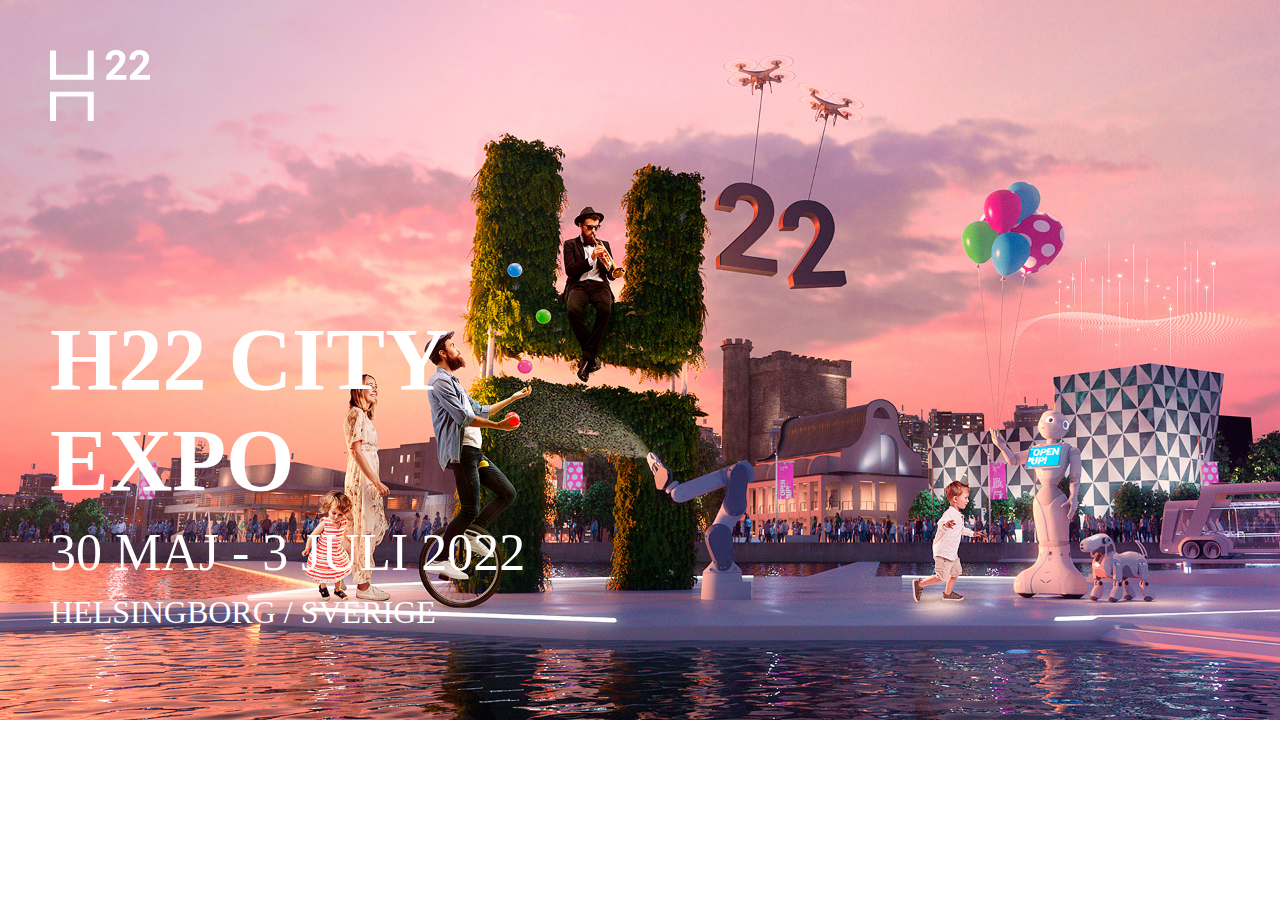
==== index.html @ 4cc261af "index.html and style.css files are modified" ====
<!DOCTYPE html>
<html lang="en">

<head>
    <meta charset="UTF-8">
    <meta http-equiv="X-UA-Compatible" content="IE=edge">
    <meta name="viewport" content="width=device-width, initial-scale=1.0">
    <title>h22cityexpo</title>
    <link rel="stylesheet" href="style.css">
    <link rel="preload" href="/fonts/Roboto-Bold.ttf" as="font" crossorigin="anonymous">

</head>

<body>
    <div class="main">
        <div class="expo-bg-image">
            <div class="logo-h22">
                <img alt="h22 logo" src="images/H22_Logo_Neg.svg" loading="eager" class="chakra-image css-1yly0ie"
                    priority="true" layout="fill" width="100px">
            </div>
            <div class="main-heading">
                <h1 class="main-heading-h1">
                    H22 CITY
                    <br>
                    EXPO
                </h1>
                <p class="main-date">
                    30 MAJ - 3 JULI 2022
                </p>
                <p class="main-city">
                    HELSINGBORG / SVERIGE
                </p>
            </div>
            <nav>
            </nav>
        </div>
    </div>


</body>

</html>
---- style.css ----
body{
    margin: 0;
}

.expo-bg-image {
    background-image: url('./images/H22_City_Expo_Desktop.jpeg');
    background-size: contain; 
    background-repeat: no-repeat;
    width: 100%; 
    height: 881px;
}

.logo-h22 {
    position: absolute;
    top: 50px;
    left: 50px;
}

.main-heading {
    color: white;
    position: absolute;
    top: 250px;
    left: 50px;
}

.main-heading-h1 {   
    font-size: 88px;
    margin-bottom: -40px;   
}

.main-date {
    font-size: 52px; 
}

.main-city {
    font-size: 32px;
    margin-top: -40px;
}
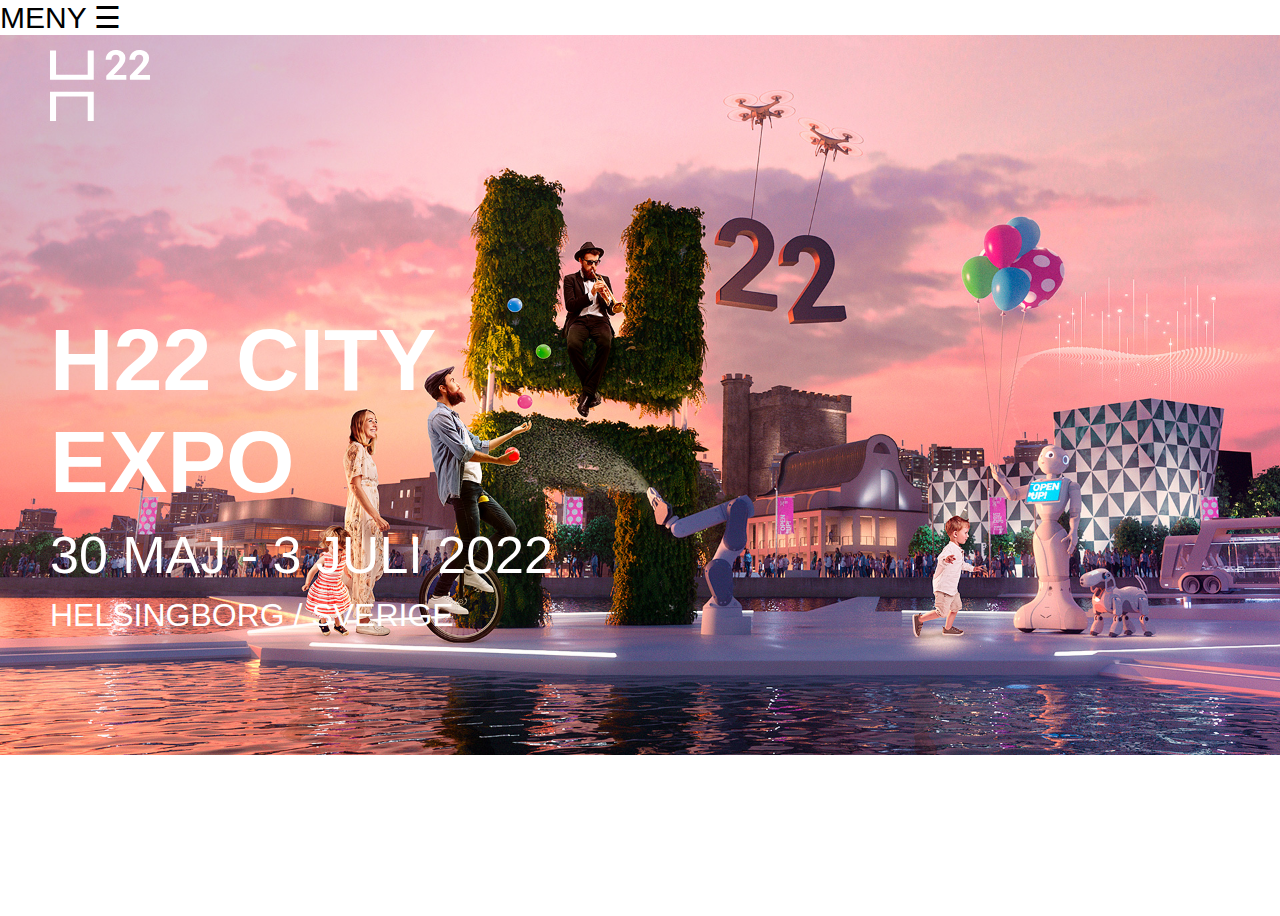
==== commit b3c96484: "added meny function and uppdate style.css" ====
--- a/index.html
+++ b/index.html
@@ -13,27 +13,104 @@
 
 <body>
     <div class="main">
-        <div class="expo-bg-image">
-            <div class="logo-h22">
-                <img alt="h22 logo" src="images/H22_Logo_Neg.svg" loading="eager" class="chakra-image css-1yly0ie"
-                    priority="true" layout="fill" width="100px">
+        <!---->
+        <style>
+            body {
+                font-family: "Lato", sans-serif;
+            }
+
+            .sidenav {
+                height: 100%;
+                width: 0;
+                position: fixed;
+                z-index: 1;
+                top: 0;
+                left: 0;
+                background-color: #111;
+                overflow-x: hidden;
+                transition: 0.5s;
+                padding-top: 60px;
+            }
+
+            .sidenav a {
+                padding: 8px 8px 8px 32px;
+                text-decoration: none;
+                font-size: 25px;
+                color: #818181;
+                display: block;
+                transition: 0.3s;
+            }
+
+            .sidenav a:hover {
+                color: #f1f1f1;
+            }
+
+            .sidenav .closebtn {
+                position: absolute;
+                top: 0;
+                right: 25px;
+                font-size: 36px;
+                margin-left: 50px;
+            }
+
+            @media screen and (max-height: 450px) {
+                .sidenav {
+                    padding-top: 15px;
+                }
+
+                .sidenav a {
+                    font-size: 18px;
+                }
+            }
+        </style>
+        </head>
+
+        <body>
+
+            <div id="mySidenav" class="sidenav">
+                <a href="javascript:void(0)" class="closebtn" onclick="closeNav()">&times;</a>
+                <a href="#">About</a>
+                <a href="#">Services</a>
+                <a href="#">Clients</a>
+                <a href="#">Contact</a>
             </div>
-            <div class="main-heading">
-                <h1 class="main-heading-h1">
-                    H22 CITY
-                    <br>
-                    EXPO
-                </h1>
-                <p class="main-date">
-                    30 MAJ - 3 JULI 2022
-                </p>
-                <p class="main-city">
-                    HELSINGBORG / SVERIGE
-                </p>
+
+
+
+            <span style="font-size:30px;cursor:pointer" onclick="openNav()"> MENY &#9776;</span>
+
+            <script>
+                function openNav() {
+                    document.getElementById("mySidenav").style.width = "250px";
+                }
+
+                function closeNav() {
+                    document.getElementById("mySidenav").style.width = "0";
+                }
+            </script>
+            <!---->
+
+            <div class="expo-bg-image">
+                <div class="logo-h22">
+                    <img alt="h22 logo" src="images/H22_Logo_Neg.svg" loading="eager" class="chakra-image css-1yly0ie"
+                        priority="true" layout="fill" width="100px">
+                </div>
+                <div class="main-heading">
+                    <h1 class="main-heading-h1">
+                        H22 CITY
+                        <br>
+                        EXPO
+                    </h1>
+                    <p class="main-date">
+                        30 MAJ - 3 JULI 2022
+                    </p>
+                    <p class="main-city">
+                        HELSINGBORG / SVERIGE
+                    </p>
+                </div>
+                <nav>
+                </nav>
             </div>
-            <nav>
-            </nav>
-        </div>
     </div>
 
 
--- a/style.css
+++ b/style.css
@@ -35,4 +35,43 @@
 .main-city {
     font-size: 32px;
     margin-top: -40px;
-}+}
+
+/*.sidenav {
+    height: 100%;
+    width: 0;
+    position: fixed;
+    z-index: 1;
+    top: 0;
+    left: 0;
+    background-color: #111;
+    overflow-x: hidden;
+    transition: 0.5s;
+    padding-top: 60px;
+  }
+  
+  .sidenav a {
+    padding: 8px 8px 8px 32px;
+    text-decoration: none;
+    font-size: 25px;
+    color: #818181;
+    display: block;
+    transition: 0.3s;
+  }
+  
+  .sidenav a:hover {
+    color: #f1f1f1;
+  }
+  
+  .sidenav .closebtn {
+    position: absolute;
+    top: 0;
+    right: 25px;
+    font-size: 36px;
+    margin-left: 50px;
+  }
+  
+  @media screen and (max-height: 450px) {
+    .sidenav {padding-top: 15px;}
+    .sidenav a {font-size: 18px;}
+  }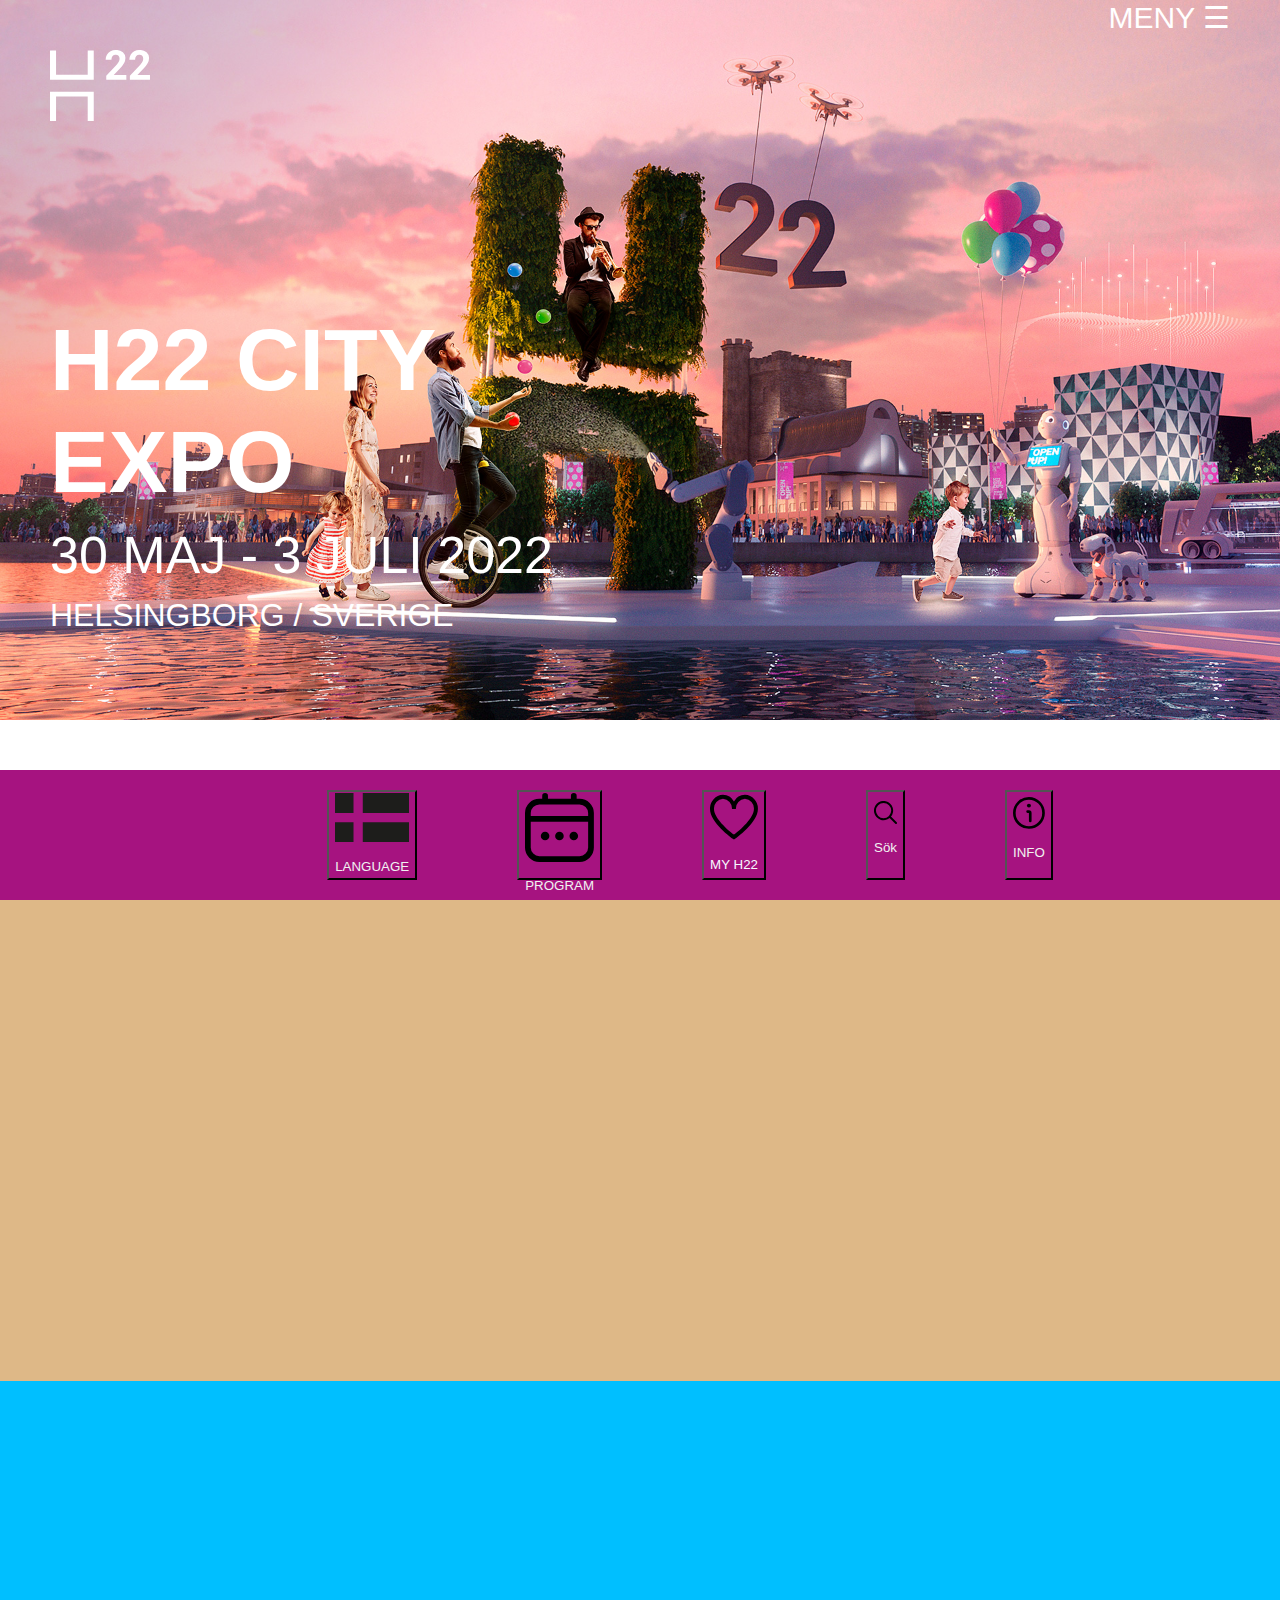
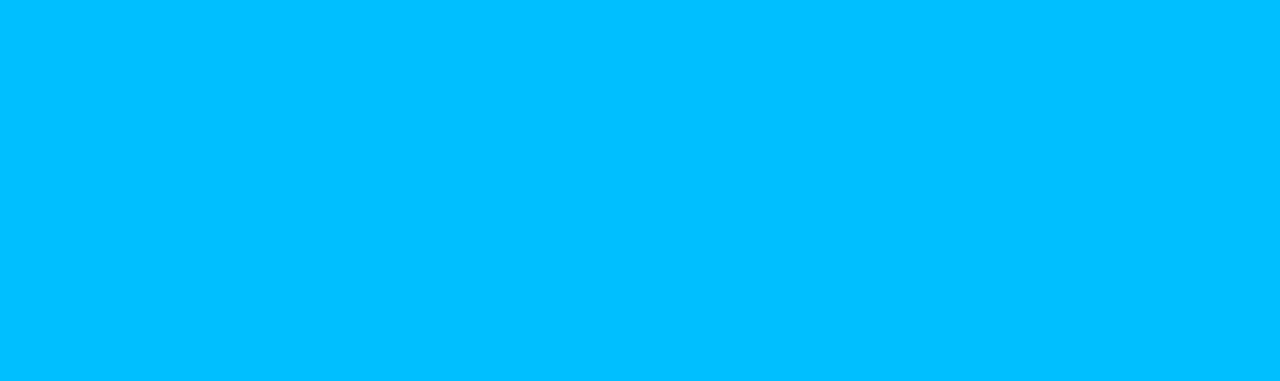
==== commit dffac3c1: "necessary images added & index.html and style.cssfiles modified" ====
--- a/index.html
+++ b/index.html
@@ -13,105 +13,146 @@
 
 <body>
     <div class="main">
-        <!---->
-        <style>
-            body {
-                font-family: "Lato", sans-serif;
-            }
 
-            .sidenav {
-                height: 100%;
-                width: 0;
-                position: fixed;
-                z-index: 1;
-                top: 0;
-                left: 0;
-                background-color: #111;
-                overflow-x: hidden;
-                transition: 0.5s;
-                padding-top: 60px;
-            }
 
-            .sidenav a {
-                padding: 8px 8px 8px 32px;
-                text-decoration: none;
-                font-size: 25px;
-                color: #818181;
-                display: block;
-                transition: 0.3s;
-            }
 
-            .sidenav a:hover {
-                color: #f1f1f1;
-            }
+        <div class="expo-bg-image">
+            <div class="meny-buton">
 
-            .sidenav .closebtn {
-                position: absolute;
-                top: 0;
-                right: 25px;
-                font-size: 36px;
-                margin-left: 50px;
-            }
+                <div id="mySidenav" class="sidenav">
+                    <a href="javascript:void(0)" class="closebtn" onclick="closeNav()">&times;</a>
+                    <div class="bottomline"></div>
+                    <a href="#">Startpage <br> My H22</a>
+                    <div class="bottomline"></div>
+                    <a href="#">programme <br> Main areas <br> Discover the region</a>
+                    <div class="bottomline"></div>
+                    <a href="#">Book your trip</a>
+                    <div class="bottomline"></div>
+                    <a href="#">Partners & Initiators <br> About H22 City Expo <br> Good
+                        to know</a>
+                    <div class="bottomline"></div>
+                </div>
 
-            @media screen and (max-height: 450px) {
-                .sidenav {
-                    padding-top: 15px;
-                }
 
-                .sidenav a {
-                    font-size: 18px;
-                }
-            }
-        </style>
-        </head>
 
-        <body>
+                <span style="font-size:30px;cursor:pointer" onclick="openNav()"> MENY &#9776;</span>
 
-            <div id="mySidenav" class="sidenav">
-                <a href="javascript:void(0)" class="closebtn" onclick="closeNav()">&times;</a>
-                <a href="#">About</a>
-                <a href="#">Services</a>
-                <a href="#">Clients</a>
-                <a href="#">Contact</a>
+                <script>
+                    function openNav() {
+                        document.getElementById("mySidenav").style.width = "350px";
+                    }
+
+                    function closeNav() {
+                        document.getElementById("mySidenav").style.width = "0";
+                    }
+                </script>
+            </div>
+
+            <div class="logo-h22">
+                <img alt="h22 logo" src="images/H22_Logo_Neg.svg" loading="eager" class="chakra-image css-1yly0ie"
+                    priority="true" layout="fill" width="100px">
+            </div>
+            <div class="main-heading">
+                <h1 class="main-heading-h1">
+                    H22 CITY
+                    <br>
+                    EXPO
+                </h1>
+                <p class="main-date">
+                    30 MAJ - 3 JULI 2022
+                </p>
+                <p class="main-city">
+                    HELSINGBORG / SVERIGE
+                </p>
             </div>
 
 
+            <nav class="nav-bar">
+                <div class="nav-container">
+                    <button class="nav-language">
+                        <svg id="Flag_icon_svg__Capa_1" xmlns="http://www.w3.org/2000/svg" x="0" y="0"
+                            viewBox="0 0 512 341.4" xml:space="preserve" focusable="false"
+                            class="chakra-icon css-gcxqap">
+                            <style>
+                                .Flag_icon_svg__st0 {
+                                    fill: #1d1d1b
+                                }
+                            </style>
+                            <path class="Flag_icon_svg__st0"
+                                d="M192 0h320v138.7H192zM512 341.4V202.7H192v138.6M128 341.3V202.7H0v138.7M0 0h128v138.7H0z">
+                            </path>
+                        </svg>
+                        <p class="nav-button-text">LANGUAGE</p>
+                    </button>
+                    <button class="nav-program">
+                        <svg xmlns="http://www.w3.org/2000/svg" viewBox="0 0 24 24" focusable="false"
+                            class="chakra-icon css-17xeanu">
+                            <path
+                                d="M19 2h-1V1a1 1 0 00-2 0v1H8V1a1 1 0 00-2 0v1H5a5.006 5.006 0 00-5 5v12a5.006 5.006 0 005 5h14a5.006 5.006 0 005-5V7a5.006 5.006 0 00-5-5zM2 7a3 3 0 013-3h14a3 3 0 013 3v1H2zm17 15H5a3 3 0 01-3-3v-9h20v9a3 3 0 01-3 3z">
+                            </path>
+                            <circle cx="12" cy="15" r="1.5"></circle>
+                            <circle cx="7" cy="15" r="1.5"></circle>
+                            <circle cx="17" cy="15" r="1.5"></circle>
+                        </svg>
+                        <p class="nav-button-text">PROGRAM</p>
+                    </button>
+                    <button style="color: ghostwhite;" class="nav-mitt-h22">
+                        <svg xmlns="http://www.w3.org/2000/svg" viewBox="0 0 24 24" focusable="false"
+                            class="chakra-icon css-17xeanu">
+                            <path
+                                d="M17.5.917a6.4 6.4 0 00-5.5 3.3 6.4 6.4 0 00-5.5-3.3A6.8 6.8 0 000 7.967c0 6.775 10.956 14.6 11.422 14.932l.578.409.578-.409C13.044 22.569 24 14.742 24 7.967a6.8 6.8 0 00-6.5-7.05zM12 20.846c-3.253-2.43-10-8.4-10-12.879a4.8 4.8 0 014.5-5.05 4.8 4.8 0 014.5 5.05h2a4.8 4.8 0 014.5-5.05 4.8 4.8 0 014.5 5.05c0 4.481-6.747 10.449-10 12.879z"
+                                data-name="01 align center"></path>
+                        </svg>
+                        <p class="nav-button-text">MY H22</p>
+                    </button>
+                    <button class="nav-sök">
+                        <svg xmlns="http://www.w3.org/2000/svg" viewBox="0 0 24 24" focusable="false"
+                            class="chakra-icon css-17xeanu">
+                            <path
+                                d="M23.707 22.293l-5.969-5.969a10.016 10.016 0 10-1.414 1.414l5.969 5.969a1 1 0 001.414-1.414zM10 18a8 8 0 118-8 8.009 8.009 0 01-8 8z">
+                            </path>
+                        </svg>
+                        <p class="nav-button-text">Sök</p>
 
-            <span style="font-size:30px;cursor:pointer" onclick="openNav()"> MENY &#9776;</span>
+                    </button>
+                    <button class="nav-info">
+                        <svg xmlns="http://www.w3.org/2000/svg" viewBox="0 0 24 24" focusable="false"
+                            class="chakra-icon css-17xeanu">
+                            <path
+                                d="M12 0a12 12 0 1012 12A12.013 12.013 0 0012 0zm0 22a10 10 0 1110-10 10.011 10.011 0 01-10 10z">
+                            </path>
+                            <path d="M12 10h-1a1 1 0 000 2h1v6a1 1 0 002 0v-6a2 2 0 00-2-2z"></path>
+                            <circle cx="12" cy="6.5" r="1.5"></circle>
+                        </svg>
+                        <p class="nav-button-text">INFO</p>
+                    </button>
 
-            <script>
-                function openNav() {
-                    document.getElementById("mySidenav").style.width = "250px";
-                }
 
-                function closeNav() {
-                    document.getElementById("mySidenav").style.width = "0";
-                }
-            </script>
-            <!---->
+                </div>
+            </nav>
+        </div>
+    </div>
+    <div class="region-box-pictures">
 
-            <div class="expo-bg-image">
-                <div class="logo-h22">
-                    <img alt="h22 logo" src="images/H22_Logo_Neg.svg" loading="eager" class="chakra-image css-1yly0ie"
-                        priority="true" layout="fill" width="100px">
-                </div>
-                <div class="main-heading">
-                    <h1 class="main-heading-h1">
-                        H22 CITY
-                        <br>
-                        EXPO
-                    </h1>
-                    <p class="main-date">
-                        30 MAJ - 3 JULI 2022
-                    </p>
-                    <p class="main-city">
-                        HELSINGBORG / SVERIGE
-                    </p>
-                </div>
-                <nav>
-                </nav>
-            </div>
     </div>
+    <div class="slide-show">
+
+    </div>
+    <div class="events-slide-show">
+
+    </div>
+    <!--<script>
+        // When the user scrolls down 20px from the top of the document, slide down the navbar
+        window.onscroll = function () { scrollFunction() };
+
+        function scrollFunction() {
+            if (document.body.scrollTop > 20 || document.documentElement.scrollTop > 20) {
+                document.getElementById("navbar").style.top = "0";
+            } else {
+                document.getElementById("navbar").style.top = "-50px";
+            }
+        }
+    </script>-->
 
 
 </body>
--- a/style.css
+++ b/style.css
@@ -6,8 +6,9 @@
     background-image: url('./images/H22_City_Expo_Desktop.jpeg');
     background-size: contain; 
     background-repeat: no-repeat;
-    width: 100%; 
     height: 881px;
+    width: 100%;
+    
 }
 
 .logo-h22 {
@@ -37,41 +38,152 @@
     margin-top: -40px;
 }
 
-/*.sidenav {
+body {
+    font-family: "Lato", sans-serif;
+}
+
+.sidenav {
     height: 100%;
     width: 0;
     position: fixed;
     z-index: 1;
     top: 0;
-    left: 0;
+    right: 0;
     background-color: #111;
     overflow-x: hidden;
     transition: 0.5s;
     padding-top: 60px;
-  }
-  
-  .sidenav a {
+}
+
+.sidenav a {
     padding: 8px 8px 8px 32px;
     text-decoration: none;
     font-size: 25px;
     color: #818181;
     display: block;
     transition: 0.3s;
-  }
-  
-  .sidenav a:hover {
+}
+
+.sidenav a:hover {
     color: #f1f1f1;
-  }
-  
-  .sidenav .closebtn {
+}
+
+.sidenav .closebtn {
     position: absolute;
     top: 0;
     right: 25px;
     font-size: 36px;
     margin-left: 50px;
-  }
-  
-  @media screen and (max-height: 450px) {
-    .sidenav {padding-top: 15px;}
-    .sidenav a {font-size: 18px;}
-  }+}
+
+.bottomline {
+    border-bottom-width: 2px;
+    border-bottom-color: #f1f1f1;
+    width: 80%;
+    margin-left: 10%;
+    border-bottom-style: double;
+}
+
+.sidenav {
+    color: white;
+    background-color: #a61380;
+    padding-top: 15px;
+}
+
+.sidenav a {
+    color: white;
+    font-size: 24px;
+}
+
+.slide-show {
+    background-color: burlywood;
+    height: 500px;
+    width: 100%;
+}
+
+.events-slide-show {
+    background-color: deepskyblue;
+    height: 600px;
+    width: 100%;
+}
+
+.region-box-picture {
+    height: 600px;
+    width: 100%;
+    background-color: crimson;
+}
+
+.meny-buton {
+    
+    margin-right: 50px;
+    color: white;
+    display: flex;
+    justify-content: flex-end;
+}
+
+.nav-bar {
+    padding: 20px 0px;
+    color: white;
+    background-color: #a61380;
+    height: 90px;
+    display: flex;
+    position: fixed;
+    bottom: 0px;
+    left: 0px;
+    width: 100%;
+    z-index: 1000;
+}
+
+.nav-container {
+    width: var(--chakra-sizes-full);
+    margin-inline-start: auto;
+    margin-inline-end: auto;
+    max-width: var(--chakra-sizes-8xl);
+    padding-inline-start: 1rem;
+    padding-inline-end: 1rem;
+    display: flex;
+    justify-content: space-around;
+}
+
+.nav-container button{
+    margin-left: 100px;
+    background-color: #a61380;
+    color: #f1f1f1;
+}
+
+
+
+@media screen and (max-height: 450px) {
+    .sidenav {
+        padding-top: 15px;
+    }
+
+    .sidenav a {
+        font-size: 18px;
+    }
+
+    .slide-show {
+        background-color: burlywood;
+        height: 500px;
+        width: 100%;
+    }
+
+    .events-slide-show {
+        background-color: deepskyblue;
+        height: 600px;
+        width: 100%;
+    }
+
+    .region-box-picture {
+        height: 600px;
+        width: 100%;
+        background-color: crimson;
+    }
+
+    .meny-buton {
+        display: flex;
+        justify-content: flex-end;
+    }
+
+
+}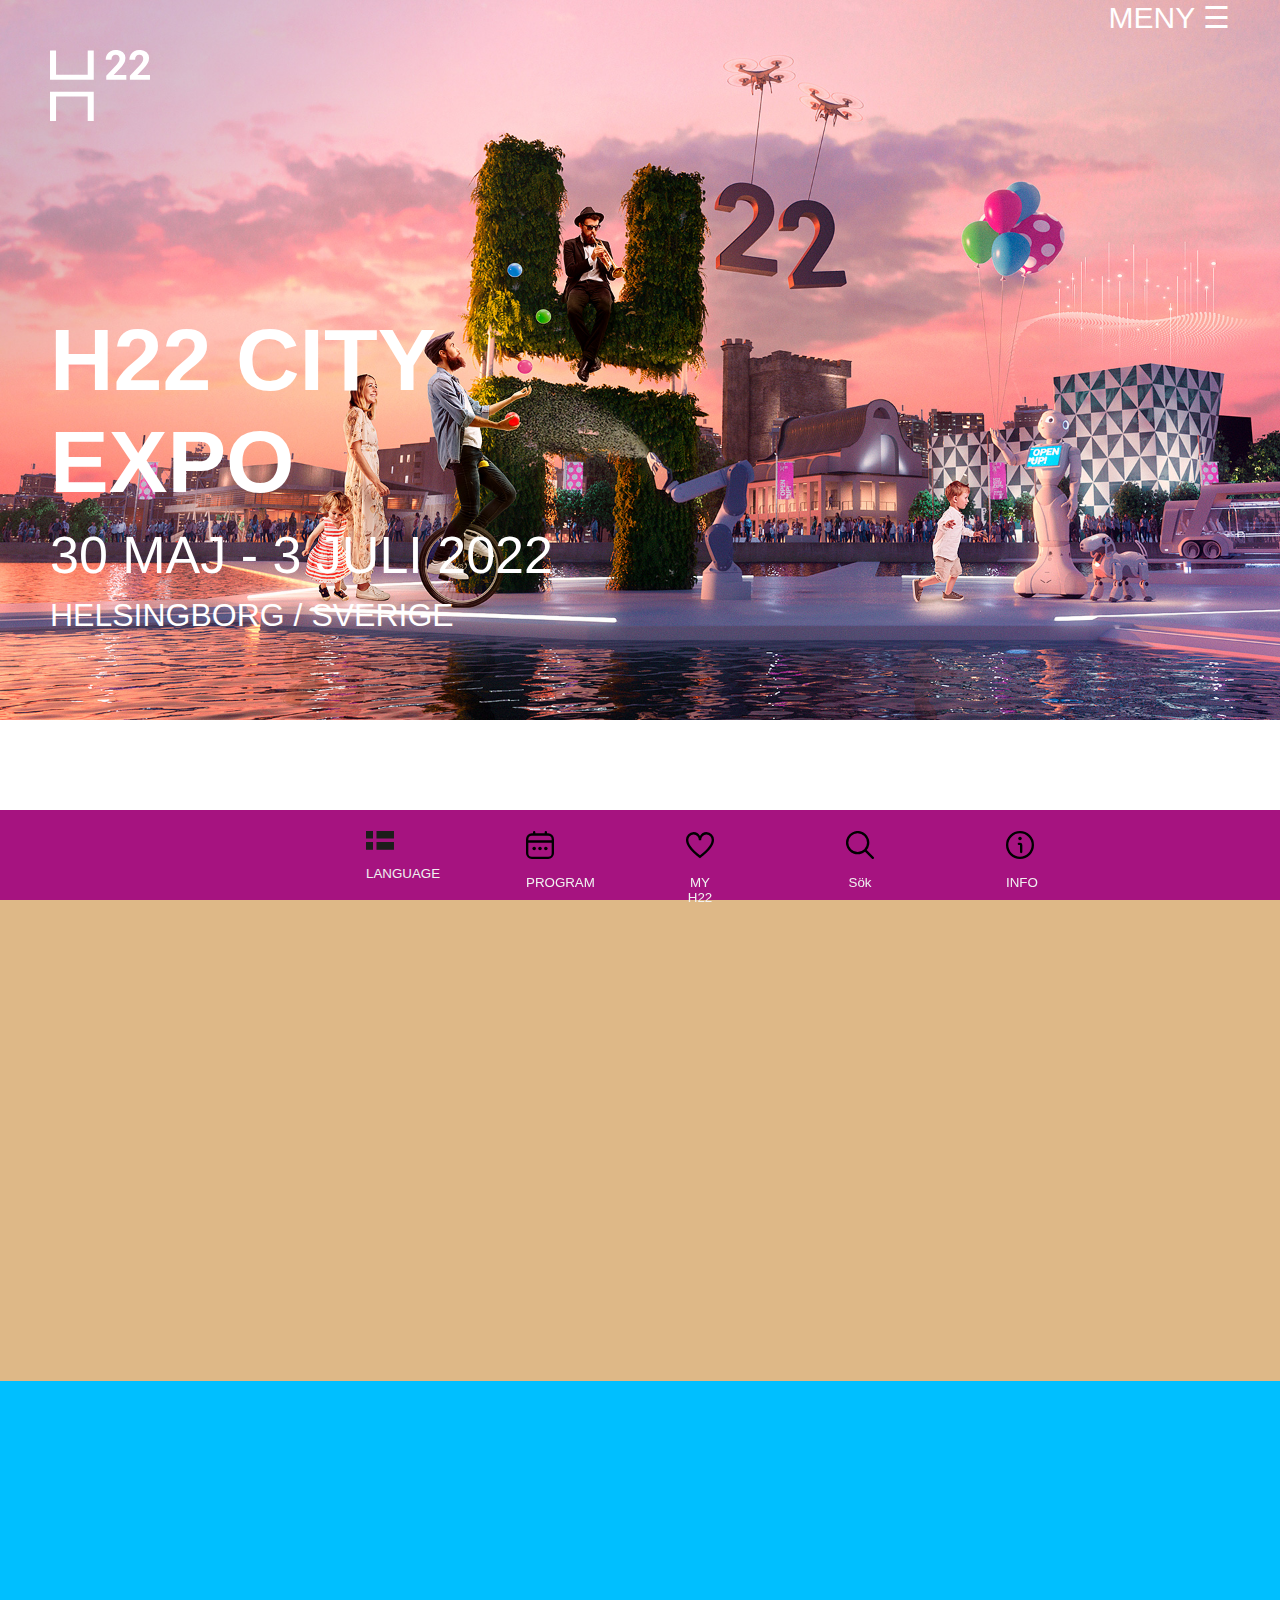
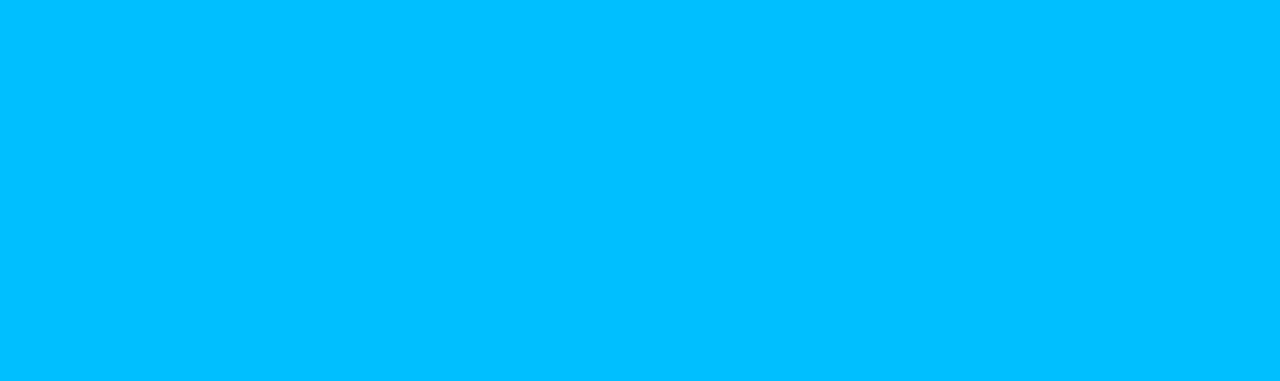
==== commit 043d4521: "unneccesery files deleted and nav-bar modified" ====
--- a/index.html
+++ b/index.html
@@ -96,7 +96,7 @@
                         </svg>
                         <p class="nav-button-text">PROGRAM</p>
                     </button>
-                    <button style="color: ghostwhite;" class="nav-mitt-h22">
+                    <button class="nav-mitt-h22">
                         <svg xmlns="http://www.w3.org/2000/svg" viewBox="0 0 24 24" focusable="false"
                             class="chakra-icon css-17xeanu">
                             <path
@@ -141,19 +141,6 @@
     <div class="events-slide-show">
 
     </div>
-    <!--<script>
-        // When the user scrolls down 20px from the top of the document, slide down the navbar
-        window.onscroll = function () { scrollFunction() };
-
-        function scrollFunction() {
-            if (document.body.scrollTop > 20 || document.documentElement.scrollTop > 20) {
-                document.getElementById("navbar").style.top = "0";
-            } else {
-                document.getElementById("navbar").style.top = "-50px";
-            }
-        }
-    </script>-->
-
 
 </body>
 
--- a/style.css
+++ b/style.css
@@ -125,7 +125,7 @@
     padding: 20px 0px;
     color: white;
     background-color: #a61380;
-    height: 90px;
+    height: 50px;
     display: flex;
     position: fixed;
     bottom: 0px;
@@ -146,10 +146,14 @@
 }
 
 .nav-container button{
-    margin-left: 100px;
+    width: 40px;
+    border: none;
+    margin-left: 120px;
     background-color: #a61380;
     color: #f1f1f1;
 }
+
+
 
 
 
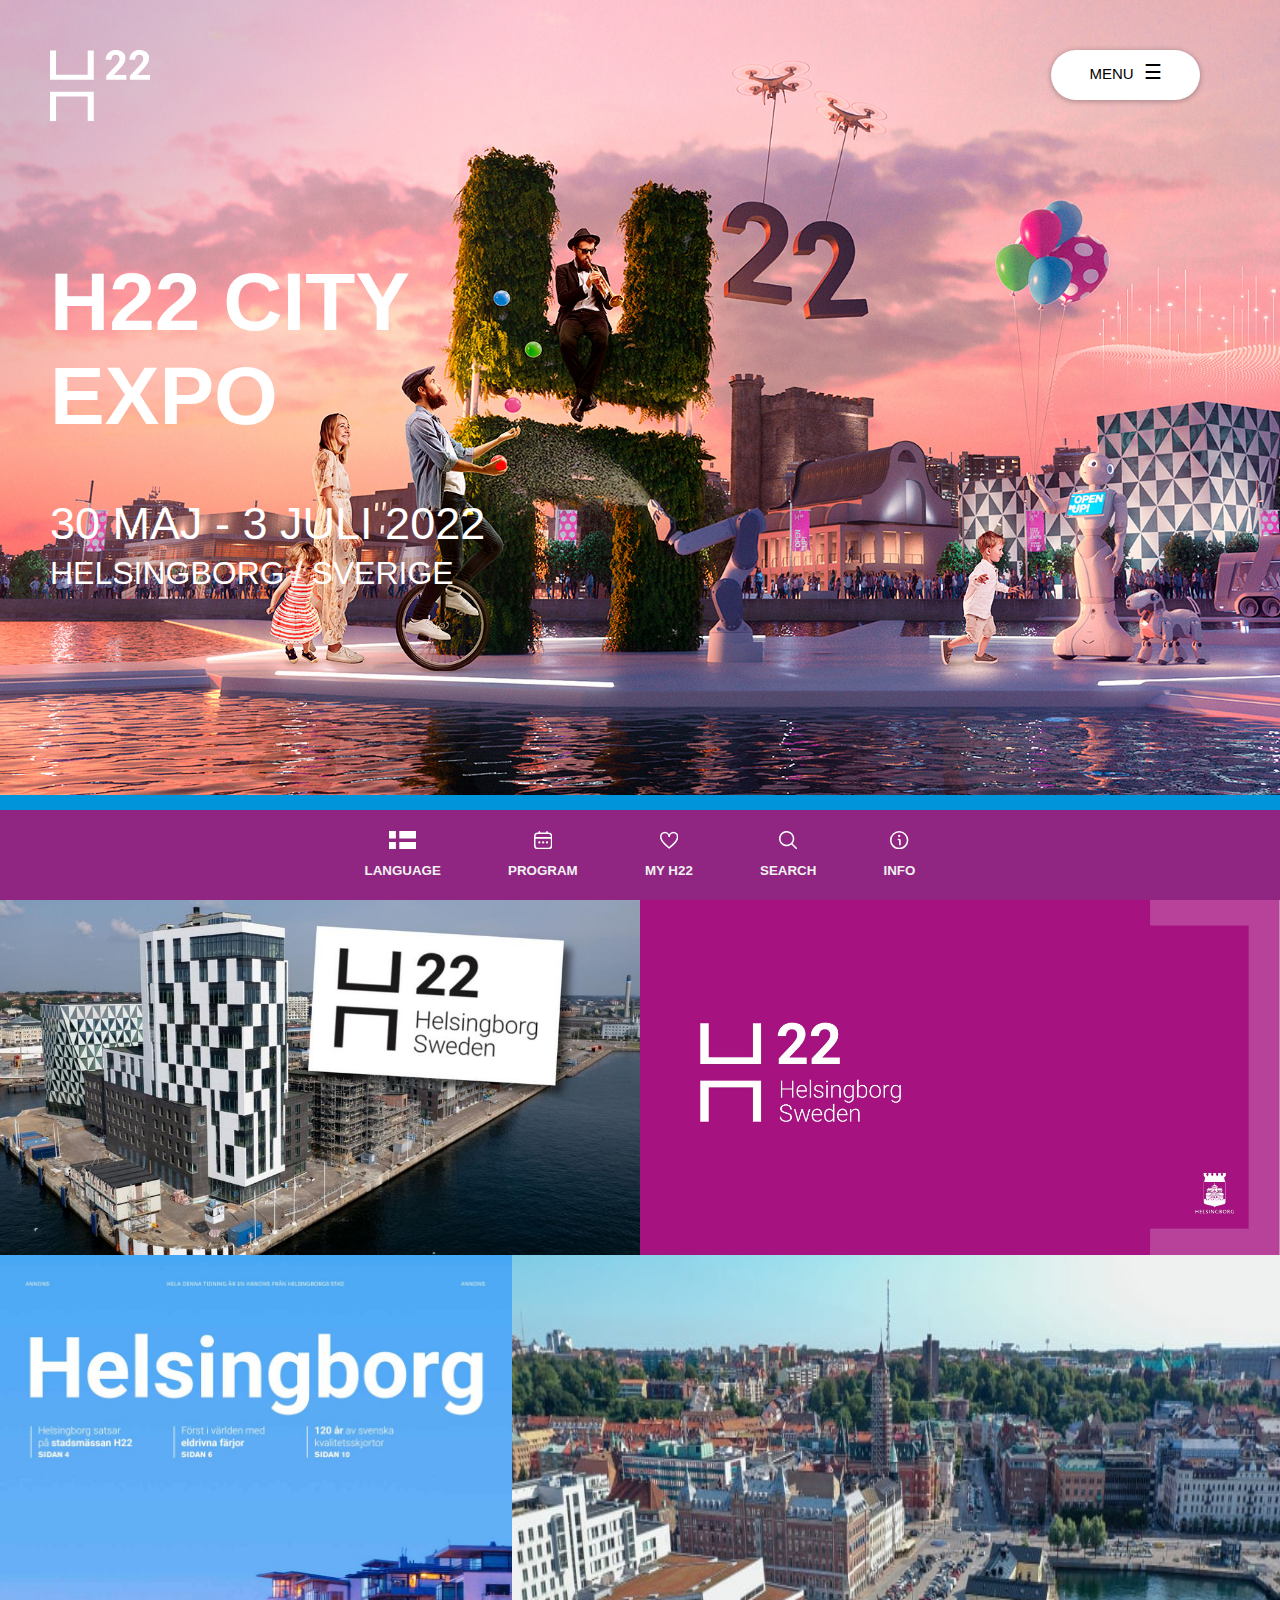
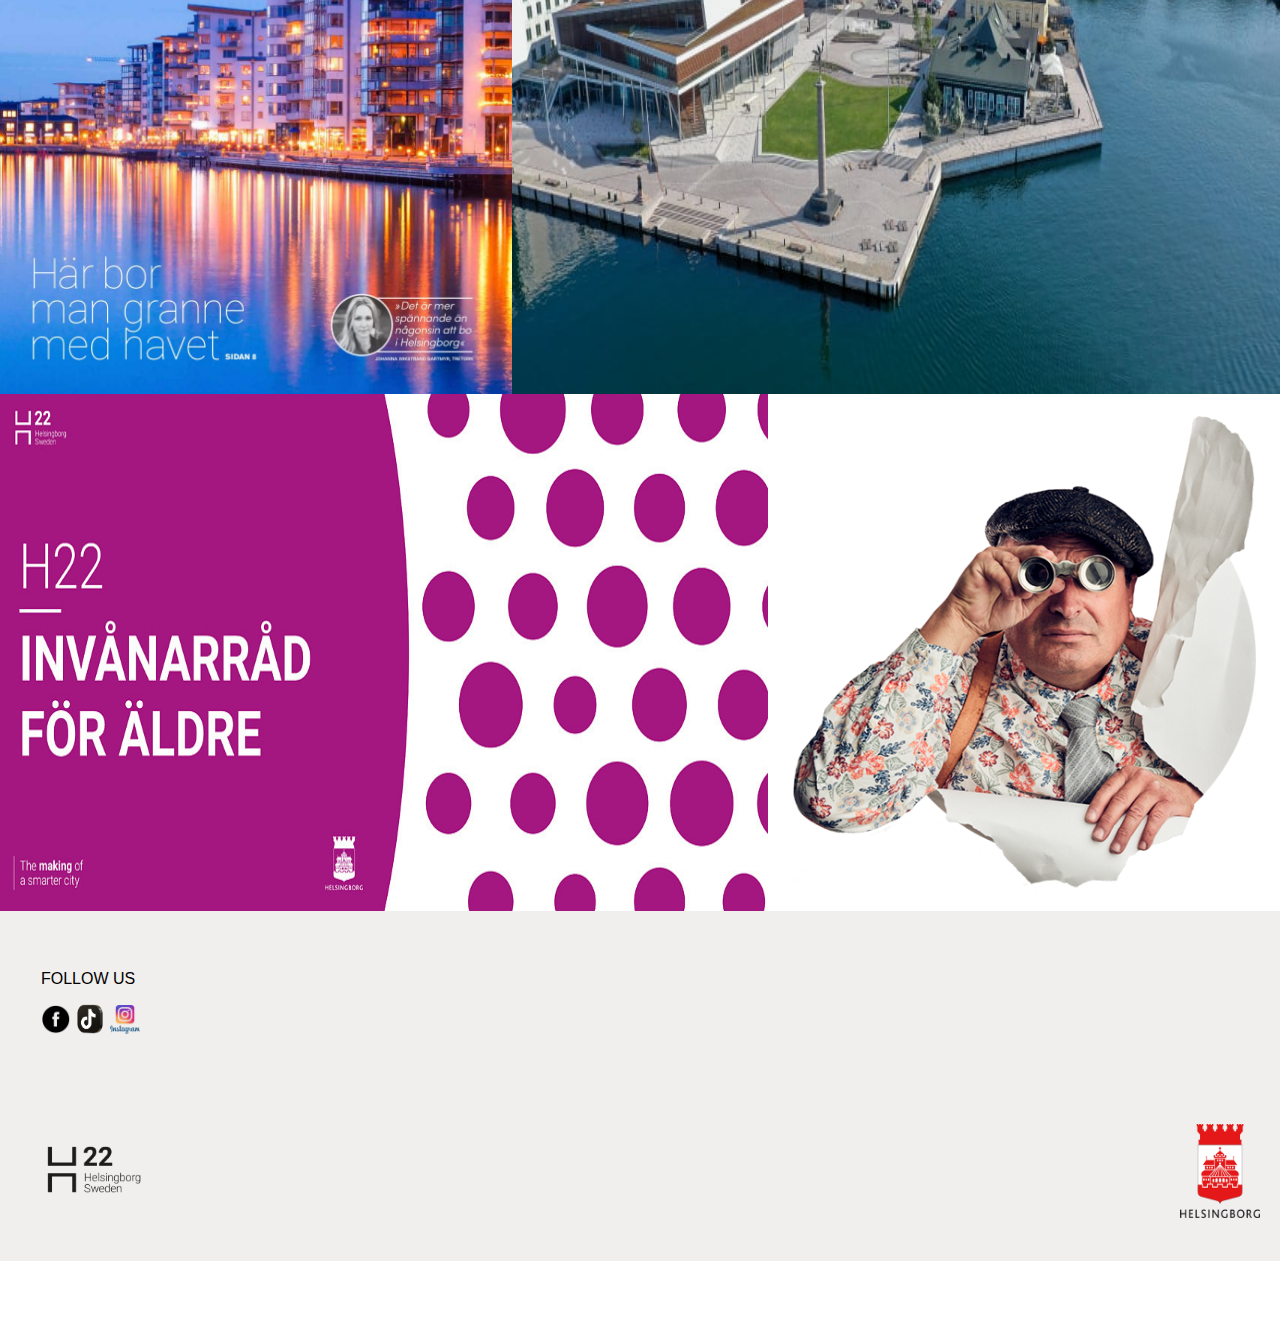
==== commit d19ed887: "layout margins are arranged and style.css modified" ====
--- a/index.html
+++ b/index.html
@@ -17,6 +17,7 @@
 
 
         <div class="expo-bg-image">
+            <img src='./images/H22_City_Expo_Desktop.jpeg' />
             <div class="meny-buton">
 
                 <div id="mySidenav" class="sidenav">
@@ -34,21 +35,21 @@
                 </div>
 
 
+                <div class="menu-button-box" onclick="openNav()">
+                    <span style="font-size: 15px;
+    cursor: pointer;
+    height: 25px;">MENU</span>
+                    <span style="font-size: 20px;
+                    cursor: pointer;
+                    max-height: 33px;
+                    margin-left: 10px;"> &#9776;</span>
+                </div>
 
-                <span style="font-size:30px;cursor:pointer" onclick="openNav()"> MENY &#9776;</span>
 
-                <script>
-                    function openNav() {
-                        document.getElementById("mySidenav").style.width = "350px";
-                    }
 
-                    function closeNav() {
-                        document.getElementById("mySidenav").style.width = "0";
-                    }
-                </script>
             </div>
 
-            <div class="logo-h22">
+            <div class=" logo-h22">
                 <img alt="h22 logo" src="images/H22_Logo_Neg.svg" loading="eager" class="chakra-image css-1yly0ie"
                     priority="true" layout="fill" width="100px">
             </div>
@@ -67,81 +68,118 @@
             </div>
 
 
-            <nav class="nav-bar">
-                <div class="nav-container">
-                    <button class="nav-language">
-                        <svg id="Flag_icon_svg__Capa_1" xmlns="http://www.w3.org/2000/svg" x="0" y="0"
-                            viewBox="0 0 512 341.4" xml:space="preserve" focusable="false"
-                            class="chakra-icon css-gcxqap">
-                            <style>
-                                .Flag_icon_svg__st0 {
-                                    fill: #1d1d1b
-                                }
-                            </style>
-                            <path class="Flag_icon_svg__st0"
-                                d="M192 0h320v138.7H192zM512 341.4V202.7H192v138.6M128 341.3V202.7H0v138.7M0 0h128v138.7H0z">
-                            </path>
-                        </svg>
-                        <p class="nav-button-text">LANGUAGE</p>
-                    </button>
-                    <button class="nav-program">
-                        <svg xmlns="http://www.w3.org/2000/svg" viewBox="0 0 24 24" focusable="false"
-                            class="chakra-icon css-17xeanu">
-                            <path
-                                d="M19 2h-1V1a1 1 0 00-2 0v1H8V1a1 1 0 00-2 0v1H5a5.006 5.006 0 00-5 5v12a5.006 5.006 0 005 5h14a5.006 5.006 0 005-5V7a5.006 5.006 0 00-5-5zM2 7a3 3 0 013-3h14a3 3 0 013 3v1H2zm17 15H5a3 3 0 01-3-3v-9h20v9a3 3 0 01-3 3z">
-                            </path>
-                            <circle cx="12" cy="15" r="1.5"></circle>
-                            <circle cx="7" cy="15" r="1.5"></circle>
-                            <circle cx="17" cy="15" r="1.5"></circle>
-                        </svg>
-                        <p class="nav-button-text">PROGRAM</p>
-                    </button>
-                    <button class="nav-mitt-h22">
-                        <svg xmlns="http://www.w3.org/2000/svg" viewBox="0 0 24 24" focusable="false"
-                            class="chakra-icon css-17xeanu">
-                            <path
-                                d="M17.5.917a6.4 6.4 0 00-5.5 3.3 6.4 6.4 0 00-5.5-3.3A6.8 6.8 0 000 7.967c0 6.775 10.956 14.6 11.422 14.932l.578.409.578-.409C13.044 22.569 24 14.742 24 7.967a6.8 6.8 0 00-6.5-7.05zM12 20.846c-3.253-2.43-10-8.4-10-12.879a4.8 4.8 0 014.5-5.05 4.8 4.8 0 014.5 5.05h2a4.8 4.8 0 014.5-5.05 4.8 4.8 0 014.5 5.05c0 4.481-6.747 10.449-10 12.879z"
-                                data-name="01 align center"></path>
-                        </svg>
-                        <p class="nav-button-text">MY H22</p>
-                    </button>
-                    <button class="nav-sök">
-                        <svg xmlns="http://www.w3.org/2000/svg" viewBox="0 0 24 24" focusable="false"
-                            class="chakra-icon css-17xeanu">
-                            <path
-                                d="M23.707 22.293l-5.969-5.969a10.016 10.016 0 10-1.414 1.414l5.969 5.969a1 1 0 001.414-1.414zM10 18a8 8 0 118-8 8.009 8.009 0 01-8 8z">
-                            </path>
-                        </svg>
-                        <p class="nav-button-text">Sök</p>
 
-                    </button>
-                    <button class="nav-info">
-                        <svg xmlns="http://www.w3.org/2000/svg" viewBox="0 0 24 24" focusable="false"
-                            class="chakra-icon css-17xeanu">
-                            <path
-                                d="M12 0a12 12 0 1012 12A12.013 12.013 0 0012 0zm0 22a10 10 0 1110-10 10.011 10.011 0 01-10 10z">
-                            </path>
-                            <path d="M12 10h-1a1 1 0 000 2h1v6a1 1 0 002 0v-6a2 2 0 00-2-2z"></path>
-                            <circle cx="12" cy="6.5" r="1.5"></circle>
-                        </svg>
-                        <p class="nav-button-text">INFO</p>
-                    </button>
+        </div>
+        <nav class="nav-bar">
+            <div class="nav-container">
+                <button class="nav-language">
+                    <svg id="Flag_icon_svg__Capa_1" xmlns="http://www.w3.org/2000/svg" x="0" y="0"
+                        viewBox="0 0 512 341.4" xml:space="preserve" focusable="false" class="chakra-icon css-gcxqap">
+                        <style>
+                            .Flag_icon_svg__st0 {
+                                fill: #fff
+                            }
+                        </style>
+                        <path class="Flag_icon_svg__st0"
+                            d="M192 0h320v138.7H192zM512 341.4V202.7H192v138.6M128 341.3V202.7H0v138.7M0 0h128v138.7H0z">
+                        </path>
+                    </svg>
+                    <p class="nav-button-text">LANGUAGE</p>
+                </button>
+                <button class="nav-program">
+                    <svg xmlns="http://www.w3.org/2000/svg" viewBox="0 0 24 24" focusable="false"
+                        class="chakra-icon css-17xeanu">
+                        <path fill="#fff"
+                            d="M19 2h-1V1a1 1 0 00-2 0v1H8V1a1 1 0 00-2 0v1H5a5.006 5.006 0 00-5 5v12a5.006 5.006 0 005 5h14a5.006 5.006 0 005-5V7a5.006 5.006 0 00-5-5zM2 7a3 3 0 013-3h14a3 3 0 013 3v1H2zm17 15H5a3 3 0 01-3-3v-9h20v9a3 3 0 01-3 3z">
+                        </path>
+                        <circle fill="#fff" cx="12" cy="15" r="1.5"></circle>
+                        <circle fill="#fff" cx="7" cy="15" r="1.5"></circle>
+                        <circle fill="#fff" cx="17" cy="15" r="1.5"></circle>
+                    </svg>
+                    <p class="nav-button-text">PROGRAM</p>
+                </button>
+                <button class="nav-mitt-h22">
+                    <svg xmlns="http://www.w3.org/2000/svg" viewBox="0 0 24 24" focusable="false"
+                        class="chakra-icon css-17xeanu">
+                        <path fill="#fff"
+                            d="M17.5.917a6.4 6.4 0 00-5.5 3.3 6.4 6.4 0 00-5.5-3.3A6.8 6.8 0 000 7.967c0 6.775 10.956 14.6 11.422 14.932l.578.409.578-.409C13.044 22.569 24 14.742 24 7.967a6.8 6.8 0 00-6.5-7.05zM12 20.846c-3.253-2.43-10-8.4-10-12.879a4.8 4.8 0 014.5-5.05 4.8 4.8 0 014.5 5.05h2a4.8 4.8 0 014.5-5.05 4.8 4.8 0 014.5 5.05c0 4.481-6.747 10.449-10 12.879z"
+                            data-name="01 align center"></path>
+                    </svg>
+                    <p class="nav-button-text">MY H22</p>
+                </button>
+                <button class="nav-sök">
+                    <svg xmlns="http://www.w3.org/2000/svg" viewBox="0 0 24 24" focusable="false"
+                        class="chakra-icon css-17xeanu">
+                        <path fill="#fff"
+                            d="M23.707 22.293l-5.969-5.969a10.016 10.016 0 10-1.414 1.414l5.969 5.969a1 1 0 001.414-1.414zM10 18a8 8 0 118-8 8.009 8.009 0 01-8 8z">
+                        </path>
+                    </svg>
+                    <p class="nav-button-text">SEARCH</p>
+
+                </button>
+                <button class="nav-info">
+                    <svg xmlns="http://www.w3.org/2000/svg" viewBox="0 0 24 24" focusable="false"
+                        class="chakra-icon css-17xeanu">
+                        <path fill="#fff"
+                            d="M12 0a12 12 0 1012 12A12.013 12.013 0 0012 0zm0 22a10 10 0 1110-10 10.011 10.011 0 01-10 10z">
+                        </path>
+                        <path fill="#fff" d="M12 10h-1a1 1 0 000 2h1v6a1 1 0 002 0v-6a2 2 0 00-2-2z"></path>
+                        <circle fill="#fff" cx="12" cy="6.5" r="1.5"></circle>
+                    </svg>
+                    <p class="nav-button-text">INFO</p>
+                </button>
 
 
-                </div>
-            </nav>
+            </div>
+        </nav>
+    </div>
+    <div class="content-of-page">
+        <p class="content-text">The content of the page is continuously updated until H22 City Expo</p>
+    </div>
+
+
+    <div class="hbg-1">
+        <img src="./images/6d4b8127-93b5-4322-9e42-eb742286d04b.jpeg" alt="" width="50%" class="img1">
+        <img src="./images/H22-presentation.jpeg" alt="" width="50%" class="img2">
+    </div>
+
+    <div class="hbg-2">
+        <img src="./images/norrahamnen.jpeg" alt="" width="40%" class="img3">
+        <img src="./images/nqo4iej6a6hehbgfp2fc.jpeg" alt="" width="60%" class="img4">
+    </div>
+
+    <div class="hbg-3">
+        <img src="./images/microsoftteams-image-15-1024x512.jpeg" alt="" width="60%" class="img5">
+        <img src="./images/H22_Oppertunities.png" alt="" width="40%" class="img6">
+    </div>
+
+    <div class="footer">
+        <div class="follow-us">
+            <p>FOLLOW US</p>
+            <div>
+                <img src="./images/facebook-icons-transparent-1.png" alt="" width="30px">
+                <img src="./images/Tiktok-logo-3d-icon-rendering-isolated-Premium-vector-PNG.png" alt="" width="30px">
+                <img src="./images/instagram-icon-with-text-logo-png.png" alt="" width="30px">
+            </div>
+        </div>
+        <div class="footer_images">
+            <img src="./images/hbg_22_alternative.png" alt="" width="160px">
+            <img src="./images/logo_helsingborg-stad.png" alt="" width="80px">
         </div>
     </div>
-    <div class="region-box-pictures">
 
-    </div>
-    <div class="slide-show">
 
-    </div>
-    <div class="events-slide-show">
+    <script>
+        function openNav() {
+            document.getElementById("mySidenav").style.width = "350px";
+        }
 
-    </div>
+        function closeNav() {
+            document.getElementById("mySidenav").style.width = "0";
+        }
+    </script>
 
 </body>
 
+
 </html>--- a/style.css
+++ b/style.css
@@ -3,12 +3,14 @@
 }
 
 .expo-bg-image {
-    background-image: url('./images/H22_City_Expo_Desktop.jpeg');
-    background-size: contain; 
-    background-repeat: no-repeat;
-    height: 881px;
-    width: 100%;
-    
+    position: relative;
+    height: 795px;
+    
+}
+.expo-bg-image>img{
+    object-fit: cover;
+    height: 100%;
+    width: 100%;
 }
 
 .logo-h22 {
@@ -20,17 +22,16 @@
 .main-heading {
     color: white;
     position: absolute;
-    top: 250px;
+    top: 200px;
     left: 50px;
 }
 
 .main-heading-h1 {   
-    font-size: 88px;
-    margin-bottom: -40px;   
-}
+    font-size: 82px;
+ }
 
 .main-date {
-    font-size: 52px; 
+    font-size: 45px; 
 }
 
 .main-city {
@@ -107,14 +108,25 @@
     width: 100%;
 }
 
-.region-box-picture {
-    height: 600px;
-    width: 100%;
-    background-color: crimson;
-}
+.content-of-page {
+    display: flex;
+    align-items: center;
+    justify-content: center;
+    font-size: 24px;
+    color: #f1f1f1;
+    background-color: #0095db;
+    height: 100px;
+    width: 100%;
+    
+}
+
+    
+
 
 .meny-buton {
-    
+    position: absolute;
+    top: 50px;
+    right: 30px; 
     margin-right: 50px;
     color: white;
     display: flex;
@@ -124,7 +136,7 @@
 .nav-bar {
     padding: 20px 0px;
     color: white;
-    background-color: #a61380;
+    background-color: #902682;
     height: 50px;
     display: flex;
     position: fixed;
@@ -135,26 +147,80 @@
 }
 
 .nav-container {
-    width: var(--chakra-sizes-full);
-    margin-inline-start: auto;
-    margin-inline-end: auto;
-    max-width: var(--chakra-sizes-8xl);
     padding-inline-start: 1rem;
     padding-inline-end: 1rem;
     display: flex;
     justify-content: space-around;
-}
-
-.nav-container button{
-    width: 40px;
+    width: 100%;
+}
+
+.nav-container button {
     border: none;
-    margin-left: 120px;
-    background-color: #a61380;
+    background-color: #f102d100;
     color: #f1f1f1;
-}
-
-
-
+    display: flex;
+    flex-direction: column;
+    align-items: center;
+    height: 62px;
+}
+.nav-button-text{
+    font-size: 12;
+    font-weight: bold;
+}
+.hbg-1 {
+    display: flex;
+    flex-direction: row;
+}
+
+.hbg-2 {
+    display: flex;
+    flex-direction: row;
+}
+
+.hbg-3 {
+    display: flex;
+    flex-direction: row;
+} 
+
+.footer {
+    height: 350px;
+    background-color: #f1efed;
+    display: flex;
+    flex-direction: column;
+    justify-content: space-around;
+    margin-bottom: 60px;
+}
+
+.follow-us{
+    margin-left: 41px;
+}
+
+.menu-button-box{
+    background-color: white;
+    color: black;
+    align-items: baseline;
+    display: flex;
+    flex-direction: row;
+    border-radius: 29px;
+    width: 149px;
+    justify-content: center;
+    padding: 10px 0px;
+    box-shadow: 0px 1px 5px 1px #0000003d;
+    cursor: pointer;
+}
+
+.menu-button-box:hover{
+    background-color: #d1e4ed;
+}
+
+.footer_images{
+    display: flex;
+    flex-direction: row;
+    justify-content: space-between;
+    margin: 0px 20px;
+    
+}
+/*  write new codes above!     */
 
 
 @media screen and (max-height: 450px) {
@@ -188,6 +254,15 @@
         display: flex;
         justify-content: flex-end;
     }
-
-
-}+  
+
+
+}
+
+
+@media screen and (min-width: 830px) {
+    .nav-container{
+        margin: 0px 35vh;
+    
+    }
+}
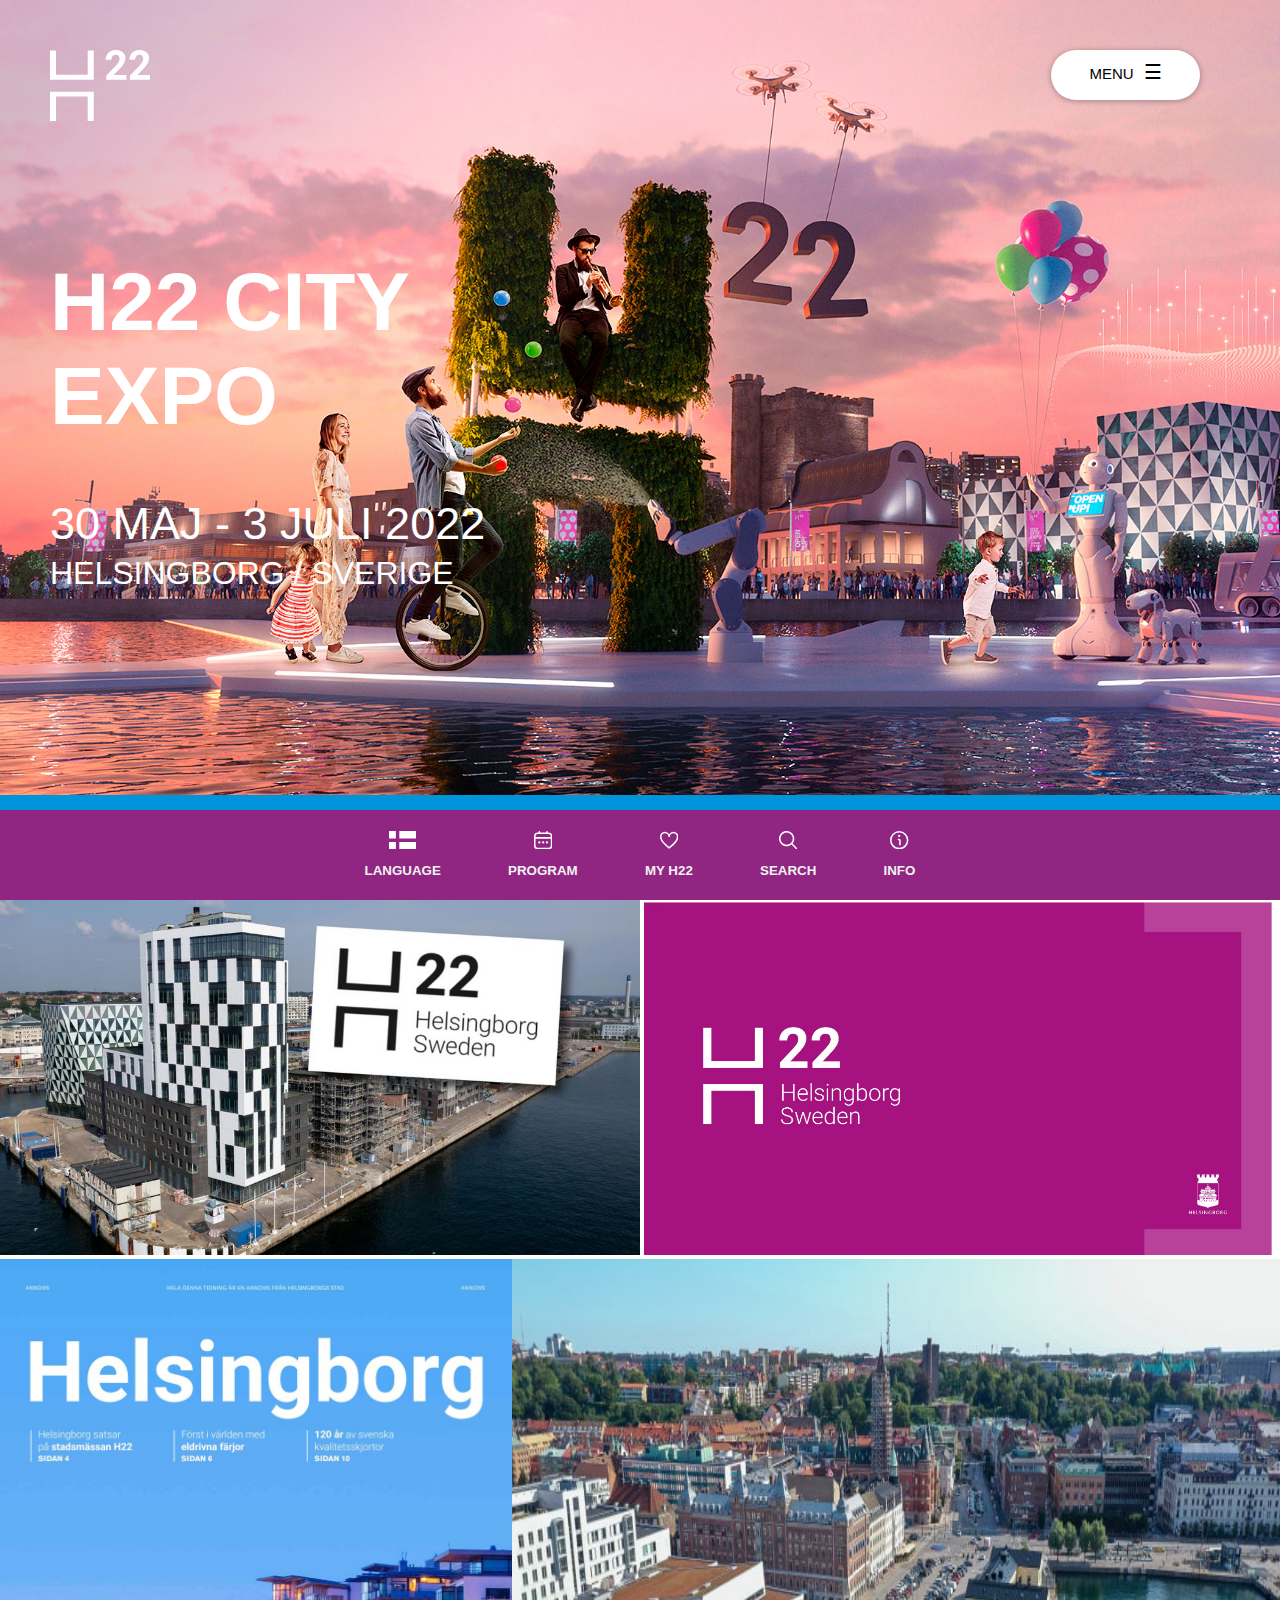
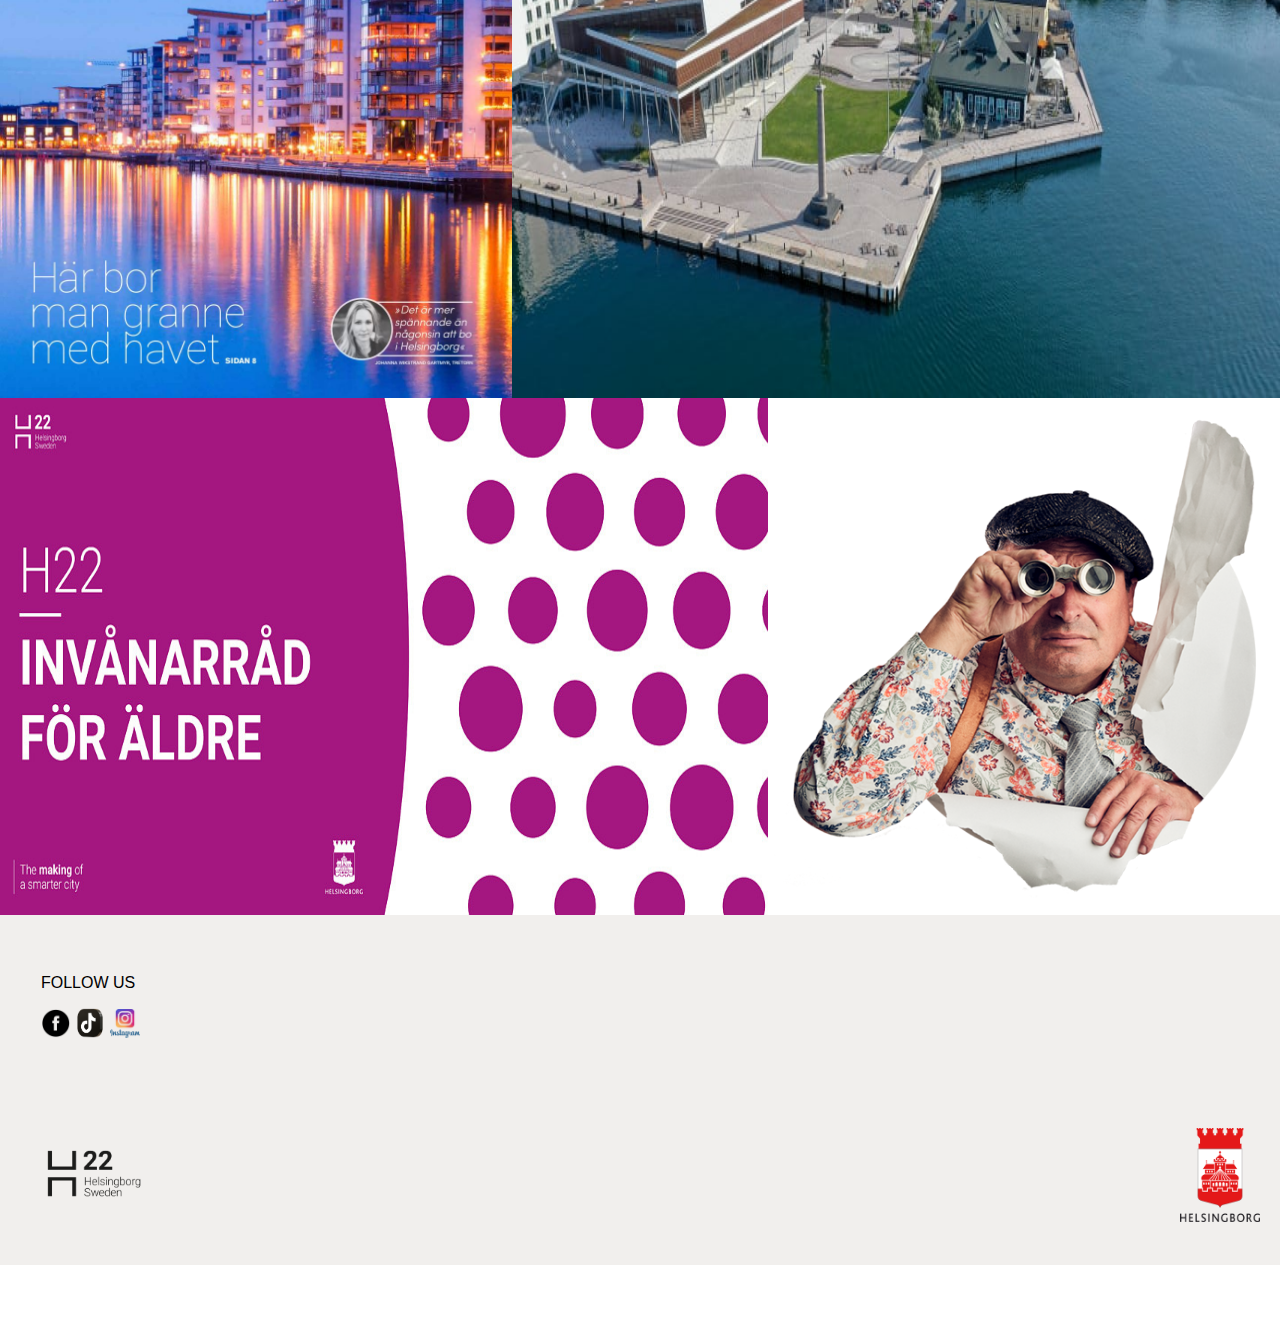
==== commit 6da0f2bc: "unnecessery images are deleted and index.html & style.css files are modified" ====
--- a/index.html
+++ b/index.html
@@ -36,9 +36,7 @@
 
 
                 <div class="menu-button-box" onclick="openNav()">
-                    <span style="font-size: 15px;
-    cursor: pointer;
-    height: 25px;">MENU</span>
+                    <span style="font-size: 15px; cursor: pointer; height: 25px;">MENU</span>
                     <span style="font-size: 20px;
                     cursor: pointer;
                     max-height: 33px;
@@ -140,7 +138,7 @@
 
     <div class="hbg-1">
         <img src="./images/6d4b8127-93b5-4322-9e42-eb742286d04b.jpeg" alt="" width="50%" class="img1">
-        <img src="./images/H22-presentation.jpeg" alt="" width="50%" class="img2">
+        <img src="./images/H22-presentation.jpeg" alt="" width="49%" class="img2">
     </div>
 
     <div class="hbg-2">
--- a/style.css
+++ b/style.css
@@ -78,6 +78,7 @@
 }
 
 .bottomline {
+    margin-top: 50px;
     border-bottom-width: 2px;
     border-bottom-color: #f1f1f1;
     width: 80%;
@@ -167,6 +168,30 @@
     font-size: 12;
     font-weight: bold;
 }
+
+.nav-language {
+    cursor: pointer;
+}
+
+.nav-program {
+    cursor: pointer;
+}
+
+.nav-mitt-h22 {
+    cursor: pointer;
+}
+
+.nav-sök {
+    cursor: pointer;
+}
+
+.nav-info {
+    cursor: pointer;
+}
+
+
+}
+
 .hbg-1 {
     display: flex;
     flex-direction: row;
@@ -220,6 +245,13 @@
     margin: 0px 20px;
     
 }
+
+
+
+
+
+
+
 /*  write new codes above!     */
 
 
